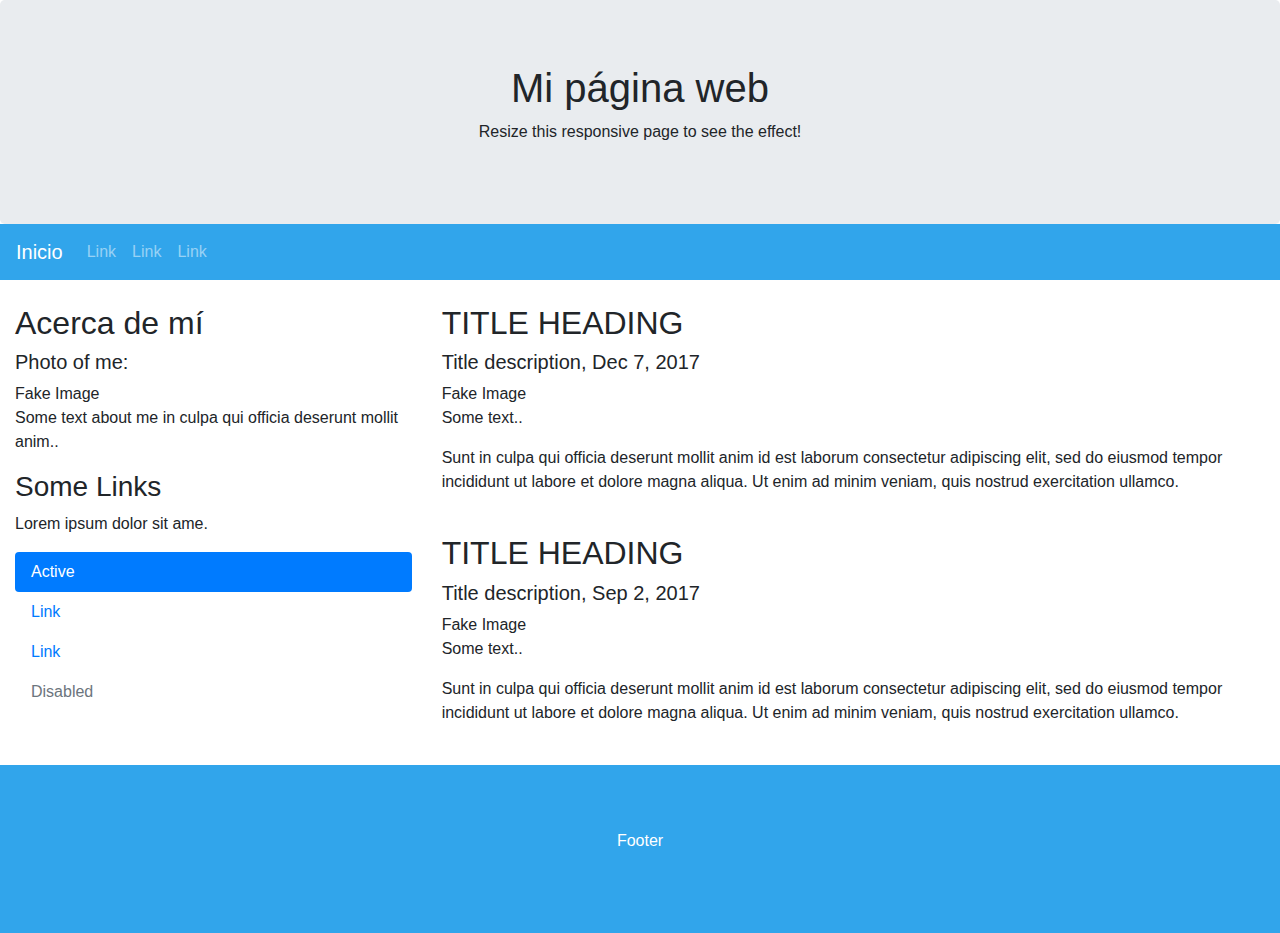
==== index.html @ 5977714c "Primer commit-inicio" ====
<!DOCTYPE html>
<html lang="en">

<head>
    <meta charset="UTF-8">
    <meta name="viewport" content="width=device-width, initial-scale=1.0">
    <title>Previo Web</title>
    <!-- Implementación de Bootstrap -->
    <!-- Latest compiled and minified CSS -->
    <link rel="stylesheet" href="https://maxcdn.bootstrapcdn.com/bootstrap/4.5.2/css/bootstrap.min.css">
    <!-- jQuery library -->
    <script src="https://ajax.googleapis.com/ajax/libs/jquery/3.5.1/jquery.min.js"></script>
    <!-- Popper JS -->
    <script src="https://cdnjs.cloudflare.com/ajax/libs/popper.js/1.16.0/umd/popper.min.js"></script>
    <!-- Latest compiled JavaScript -->
    <script src="https://maxcdn.bootstrapcdn.com/bootstrap/4.5.2/js/bootstrap.min.js"></script>
    <link rel="stylesheet" href="https://maxcdn.bootstrapcdn.com/bootstrap/4.5.2/css/bootstrap.min.css">
    <!-- Implenetar css personalizados -->
    <link rel="stylesheet" href="css/index.css">
    <link rel="stylesheet" href="css/navbar.css">
    <link rel="stylesheet" href="css/footer.css">
</head>

<body>
    <div class="jumbotron text-center" style="margin-bottom:0">
        <h1>Mi página web</h1>
        <p>Resize this responsive page to see the effect!</p>
    </div>
    <!-- Navegador -->
    <nav class="navbar navbar-expand-sm navbar-dark mynavbar">
        <a class="navbar-brand" href="#">Inicio</a>
        <button class="navbar-toggler" type="button" data-toggle="collapse" data-target="#collapsibleNavbar">
            <span class="navbar-toggler-icon"></span>
        </button>
        <div class="collapse navbar-collapse" id="collapsibleNavbar">
            <ul class="navbar-nav">
                <li class="nav-item">
                    <a class="nav-link" href="#">Link</a>
                </li>
                <li class="nav-item">
                    <a class="nav-link" href="#">Link</a>
                </li>
                <li class="nav-item">
                    <a class="nav-link" href="#">Link</a>
                </li>
            </ul>
        </div>
    </nav>
    <!-- Contenido -->
    <div class="container-fluid" id="content-body">
        <div class="row my-4">
            <div class="col-sm-4">
                <h2>Acerca de mí</h2>
                <h5>Photo of me:</h5>
                <div class="fakeimg">Fake Image</div>
                <p>Some text about me in culpa qui officia deserunt mollit anim..</p>
                <h3>Some Links</h3>
                <p>Lorem ipsum dolor sit ame.</p>
                <ul class="nav nav-pills flex-column">
                    <li class="nav-item">
                        <a class="nav-link active" href="#">Active</a>
                    </li>
                    <li class="nav-item">
                        <a class="nav-link" href="#">Link</a>
                    </li>
                    <li class="nav-item">
                        <a class="nav-link" href="#">Link</a>
                    </li>
                    <li class="nav-item">
                        <a class="nav-link disabled" href="#">Disabled</a>
                    </li>
                </ul>
                <hr class="d-sm-none">
            </div>
            <div class="col-sm-8">
                <h2>TITLE HEADING</h2>
                <h5>Title description, Dec 7, 2017</h5>
                <div class="fakeimg">Fake Image</div>
                <p>Some text..</p>
                <p>Sunt in culpa qui officia deserunt mollit anim id est laborum consectetur adipiscing elit, sed do
                    eiusmod tempor incididunt ut labore et dolore magna aliqua. Ut enim ad minim veniam, quis nostrud
                    exercitation ullamco.</p>
                <br>
                <h2>TITLE HEADING</h2>
                <h5>Title description, Sep 2, 2017</h5>
                <div class="fakeimg">Fake Image</div>
                <p>Some text..</p>
                <p>Sunt in culpa qui officia deserunt mollit anim id est laborum consectetur adipiscing elit, sed do
                    eiusmod tempor incididunt ut labore et dolore magna aliqua. Ut enim ad minim veniam, quis nostrud
                    exercitation ullamco.</p>
            </div>
        </div>
    </div>
    <!-- Pie de página -->
    <div class="jumbotron jumbotron-fluid myfooter text-center text-white" style="margin-bottom:0">
        <p>Footer</p>
    </div>
</body>

</html>
---- css/index.css ----
/* #content-body {
} */
---- css/navbar.css ----
.mynavbar{
    background-color: #31A5EB;
}
---- css/footer.css ----
.myfooter{
    background-color: #31A5EB;
}
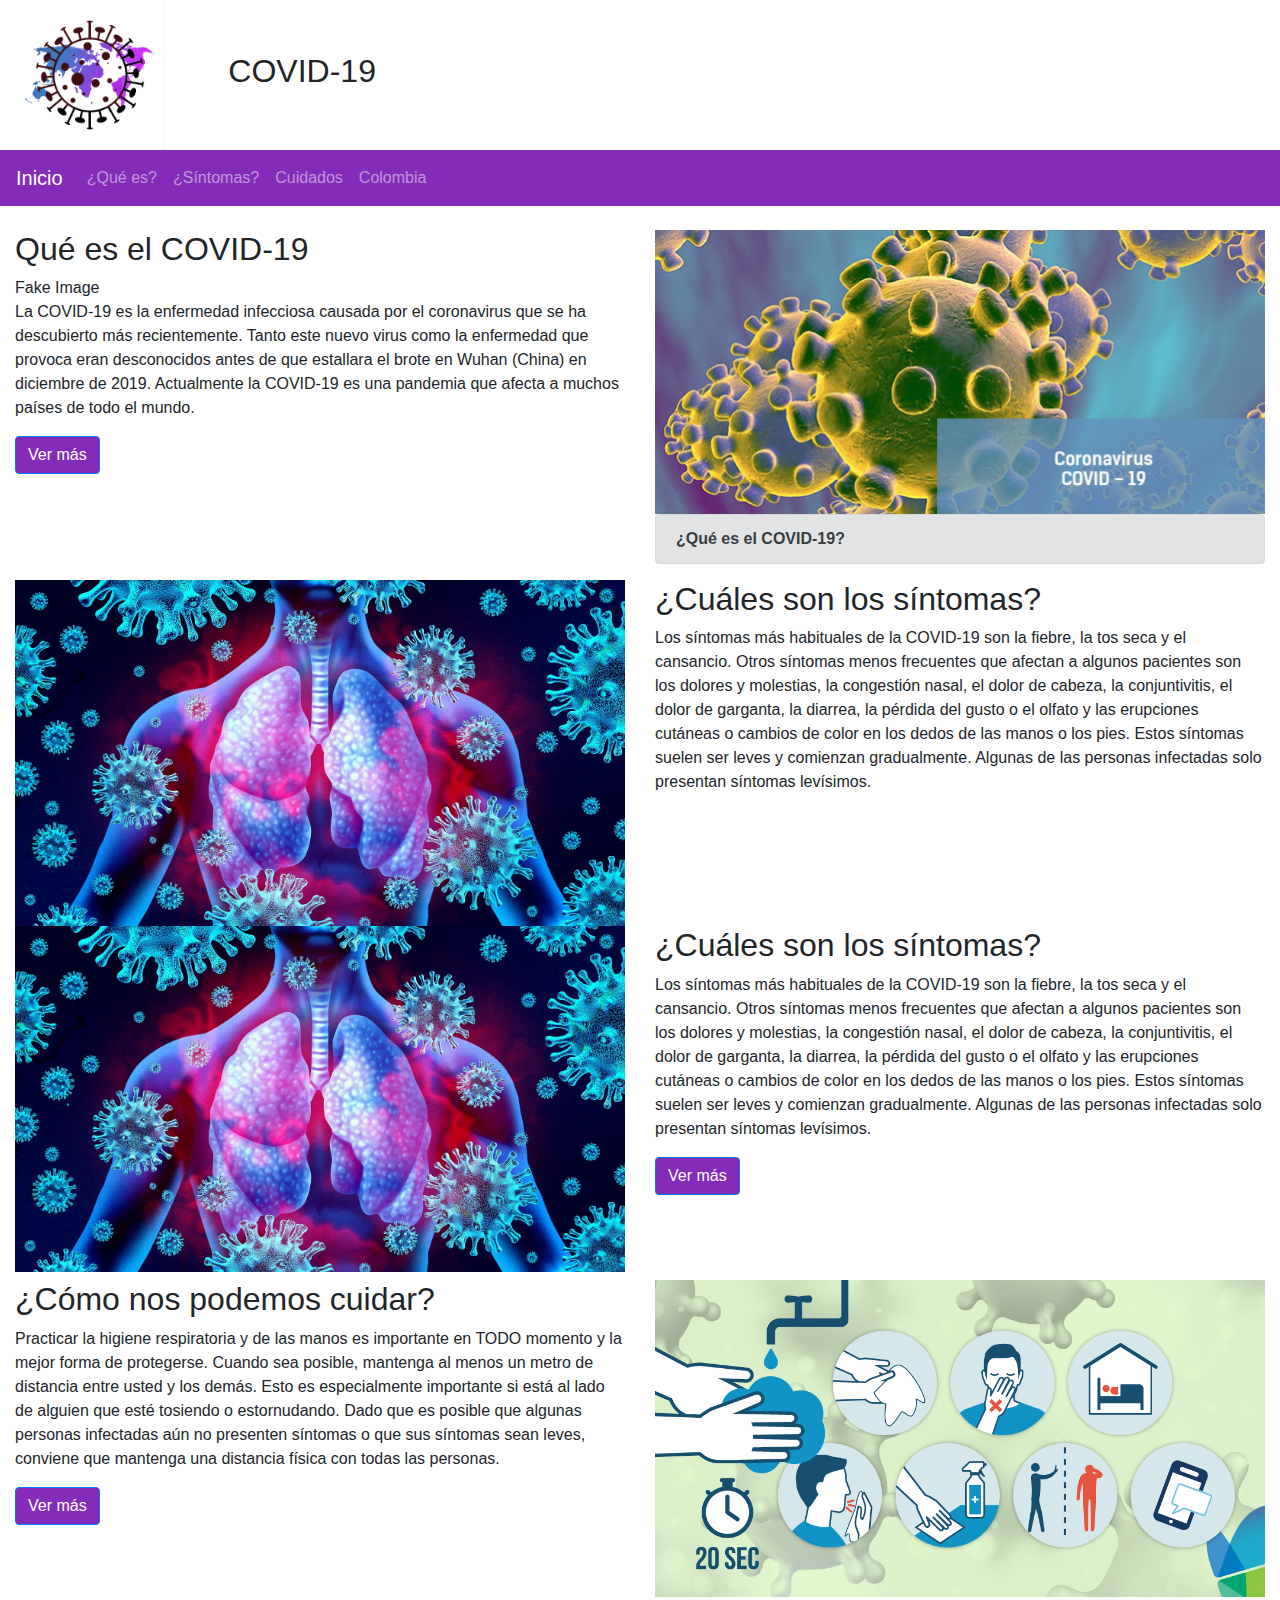
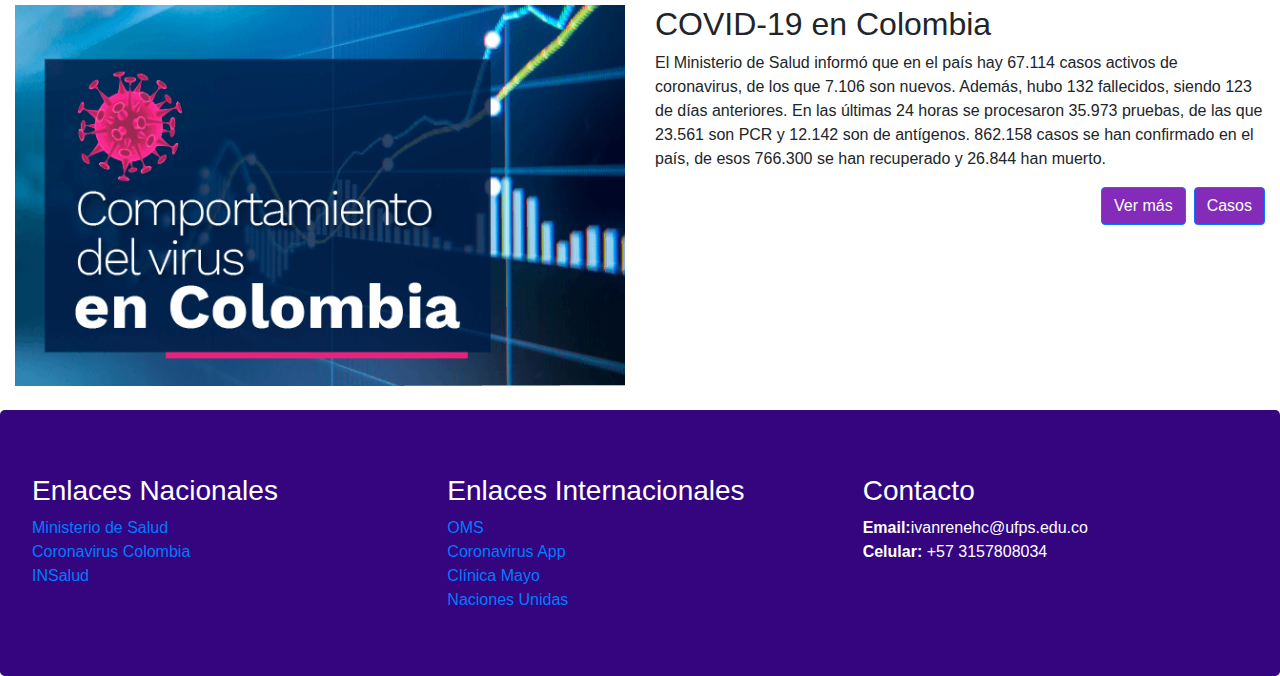
==== commit 87b2e962: "Segundo commit" ====
--- a/index.html
+++ b/index.html
@@ -22,9 +22,16 @@
 </head>
 
 <body>
-    <div class="jumbotron text-center" style="margin-bottom:0">
-        <h1>Mi página web</h1>
-        <p>Resize this responsive page to see the effect!</p>
+    <div class="container-fluid" style="margin-bottom:0">
+        <div class="row justify-content-center align-items-center minh-100">
+            <div class="col-12 col-sm-2 col-md-2 mx-0">
+                <img class="img-fluid" src="images/logo.png" width="150px" alt="Chania">
+            </div>
+            <div class="col-12 col-sm-10 col-md-10 my-0">
+                <h2>COVID-19</h2>
+            </div>
+        </div>
+
     </div>
     <!-- Navegador -->
     <nav class="navbar navbar-expand-sm navbar-dark mynavbar">
@@ -35,65 +42,149 @@
         <div class="collapse navbar-collapse" id="collapsibleNavbar">
             <ul class="navbar-nav">
                 <li class="nav-item">
-                    <a class="nav-link" href="#">Link</a>
+                    <a class="nav-link" href="#">¿Qué es?</a>
                 </li>
                 <li class="nav-item">
-                    <a class="nav-link" href="#">Link</a>
+                    <a class="nav-link" href="#">¿Síntomas?</a>
                 </li>
                 <li class="nav-item">
-                    <a class="nav-link" href="#">Link</a>
+                    <a class="nav-link" href="#">Cuidados</a>
+                </li>
+                <li class="nav-item">
+                    <a class="nav-link" href="#">Colombia</a>
                 </li>
             </ul>
         </div>
     </nav>
     <!-- Contenido -->
-    <div class="container-fluid" id="content-body">
-        <div class="row my-4">
-            <div class="col-sm-4">
-                <h2>Acerca de mí</h2>
-                <h5>Photo of me:</h5>
+    <div class="container-fluid my-4" id="content-body">
+        <div class="row my-0">
+            <div class="col-sm-6">
+                <h2>Qué es el COVID-19</h2>
                 <div class="fakeimg">Fake Image</div>
-                <p>Some text about me in culpa qui officia deserunt mollit anim..</p>
-                <h3>Some Links</h3>
-                <p>Lorem ipsum dolor sit ame.</p>
-                <ul class="nav nav-pills flex-column">
-                    <li class="nav-item">
-                        <a class="nav-link active" href="#">Active</a>
-                    </li>
-                    <li class="nav-item">
-                        <a class="nav-link" href="#">Link</a>
-                    </li>
-                    <li class="nav-item">
-                        <a class="nav-link" href="#">Link</a>
-                    </li>
-                    <li class="nav-item">
-                        <a class="nav-link disabled" href="#">Disabled</a>
-                    </li>
-                </ul>
+                <p>La COVID-19 es la enfermedad infecciosa causada por el
+                    coronavirus que se ha descubierto más recientemente. Tanto
+                    este nuevo virus como la enfermedad que provoca eran
+                    desconocidos antes de que estallara el brote en Wuhan (China)
+                    en diciembre de 2019. Actualmente la COVID-19 es una
+                    pandemia que afecta a muchos países de todo el mundo.</p>
+                <a href="" class="btn btn-primary btn-button1">Ver más</a>
                 <hr class="d-sm-none">
             </div>
-            <div class="col-sm-8">
-                <h2>TITLE HEADING</h2>
-                <h5>Title description, Dec 7, 2017</h5>
-                <div class="fakeimg">Fake Image</div>
-                <p>Some text..</p>
-                <p>Sunt in culpa qui officia deserunt mollit anim id est laborum consectetur adipiscing elit, sed do
-                    eiusmod tempor incididunt ut labore et dolore magna aliqua. Ut enim ad minim veniam, quis nostrud
-                    exercitation ullamco.</p>
-                <br>
-                <h2>TITLE HEADING</h2>
-                <h5>Title description, Sep 2, 2017</h5>
-                <div class="fakeimg">Fake Image</div>
-                <p>Some text..</p>
-                <p>Sunt in culpa qui officia deserunt mollit anim id est laborum consectetur adipiscing elit, sed do
-                    eiusmod tempor incididunt ut labore et dolore magna aliqua. Ut enim ad minim veniam, quis nostrud
-                    exercitation ullamco.</p>
+            <div class="col-sm-6">
+                <img class="img-fluid" src="images/imagen1.jpg" alt="Chania">
+                <div class="alert alert-secondary">
+                    <strong>¿Qué es el COVID-19?</strong>
+                </div>
+            </div>
+        </div>
+        <div class="row my-0">
+            <div class="col-sm-6">
+                <img class="img-fluid" src="images/imagen2.jpeg" alt="Chania">
+                <hr class="d-sm-none">
+            </div>
+            <div class="col-sm-6">
+                <h2>¿Cuáles son los síntomas?</h2>
+                <p>Los síntomas más habituales de la COVID-19 son la fiebre, la tos
+                    seca y el cansancio. Otros síntomas menos frecuentes que
+                    afectan a algunos pacientes son los dolores y molestias, la
+                    congestión nasal, el dolor de cabeza, la conjuntivitis, el dolor de
+                    garganta, la diarrea, la pérdida del gusto o el olfato y las
+                    erupciones cutáneas o cambios de color en los dedos de las
+                    manos o los pies. Estos síntomas suelen ser leves y comienzan
+                    gradualmente. Algunas de las personas infectadas solo
+                    presentan síntomas levísimos.
+                </p>
+            </div>
+        </div>
+        <div class="row my-0">
+            <div class="col-sm-6">
+                <img class="img-fluid" src="images/imagen2.jpeg" alt="Chania">
+                <hr class="d-sm-none">
+            </div>
+            <div class="col-sm-6">
+                <h2>¿Cuáles son los síntomas?</h2>
+                <p>Los síntomas más habituales de la COVID-19 son la fiebre, la tos
+                    seca y el cansancio. Otros síntomas menos frecuentes que
+                    afectan a algunos pacientes son los dolores y molestias, la
+                    congestión nasal, el dolor de cabeza, la conjuntivitis, el dolor de
+                    garganta, la diarrea, la pérdida del gusto o el olfato y las
+                    erupciones cutáneas o cambios de color en los dedos de las
+                    manos o los pies. Estos síntomas suelen ser leves y comienzan
+                    gradualmente. Algunas de las personas infectadas solo
+                    presentan síntomas levísimos.
+                </p>
+                <a href="" class="btn btn-primary btn-button1">Ver más</a>
+            </div>
+        </div>
+        <div class="row mt-2">
+            <div class="col-sm-6">
+                <h2>¿Cómo nos podemos cuidar?</h2>
+                <p>Practicar la higiene respiratoria y de las manos es importante
+                    en TODO momento y la mejor forma de protegerse.
+                    Cuando sea posible, mantenga al menos un metro de distancia
+                    entre usted y los demás. Esto es especialmente importante si
+                    está al lado de alguien que esté tosiendo o estornudando.
+                    Dado que es posible que algunas personas infectadas aún no
+                    presenten síntomas o que sus síntomas sean leves, conviene
+                    que mantenga una distancia física con todas las personas.
+                </p>
+                <a href="" class="btn btn-primary btn-button1">Ver más</a>
+
+                <hr class="d-sm-none">
+            </div>
+            <div class="col-sm-6">
+                <img class="img-fluid" src="images/imagen3.jpg" alt="Chania">
+            </div>
+        </div>
+        <div class="row mt-2">
+            <div class="col-sm-6">
+                <img class="img-fluid" src="images/imagen4.png" alt="Chania">
+                <hr class="d-sm-none">
+            </div>
+            <div class="col-sm-6">
+                <h2>COVID-19 en Colombia</h2>
+                <p>El Ministerio de Salud informó que en el país hay 67.114 casos
+                    activos de coronavirus, de los que 7.106 son nuevos. Además,
+                    hubo 132 fallecidos, siendo 123 de días anteriores.
+                    En las últimas 24 horas se procesaron 35.973 pruebas, de las
+                    que 23.561 son PCR y 12.142 son de antígenos.
+                    862.158 casos se han confirmado en el país, de esos 766.300 se
+                    han recuperado y 26.844 han muerto.
+                </p>
+                <a href="" class="btn btn-primary btn-button1 float-right">Casos</a>
+                <a href="" class="btn btn-primary btn-button1 float-right mx-2">Ver más</a>
             </div>
         </div>
     </div>
     <!-- Pie de página -->
-    <div class="jumbotron jumbotron-fluid myfooter text-center text-white" style="margin-bottom:0">
-        <p>Footer</p>
+    <div class="jumbotron myfooter text-white" style="margin-bottom:0">
+        <div class="row">
+            <div class="col-12 col-sm-4">
+                <h3>Enlaces Nacionales</h3>
+                <a href="">Ministerio de Salud</a>
+                <br>
+                <a href="http://">Coronavirus Colombia</a>
+                <br>
+                <a href="http://">INSalud</a>
+            </div>
+            <div class="col-12 col-sm-4">
+                <h3>Enlaces Internacionales</h3>
+                <a href="">OMS</a>
+                <br>
+                <a href="http://">Coronavirus App</a>
+                <br>
+                <a href="http://">Clínica Mayo</a>
+                <br>
+                <a href="http://">Naciones Unidas</a>
+            </div>
+            <div class="col-12 col-sm-4">
+                <h3>Contacto</h3>
+                <strong>Email:</strong>ivanrenehc@ufps.edu.co 
+                <br>
+                <strong>Celular: </strong>+57 3157808034
+            </div>
+        </div>
     </div>
 </body>
 
--- a/css/index.css
+++ b/css/index.css
@@ -1,2 +1,6 @@
 /* #content-body {
-} */+} */
+.btn-button1{
+    background-color: #842BB9;
+    color: white;
+}--- a/css/navbar.css
+++ b/css/navbar.css
@@ -1,3 +1,3 @@
 .mynavbar{
-    background-color: #31A5EB;
+    background-color: #842BB9;
 }--- a/css/footer.css
+++ b/css/footer.css
@@ -1,3 +1,3 @@
 .myfooter{
-    background-color: #31A5EB;
+    background-color: #34057F;
 }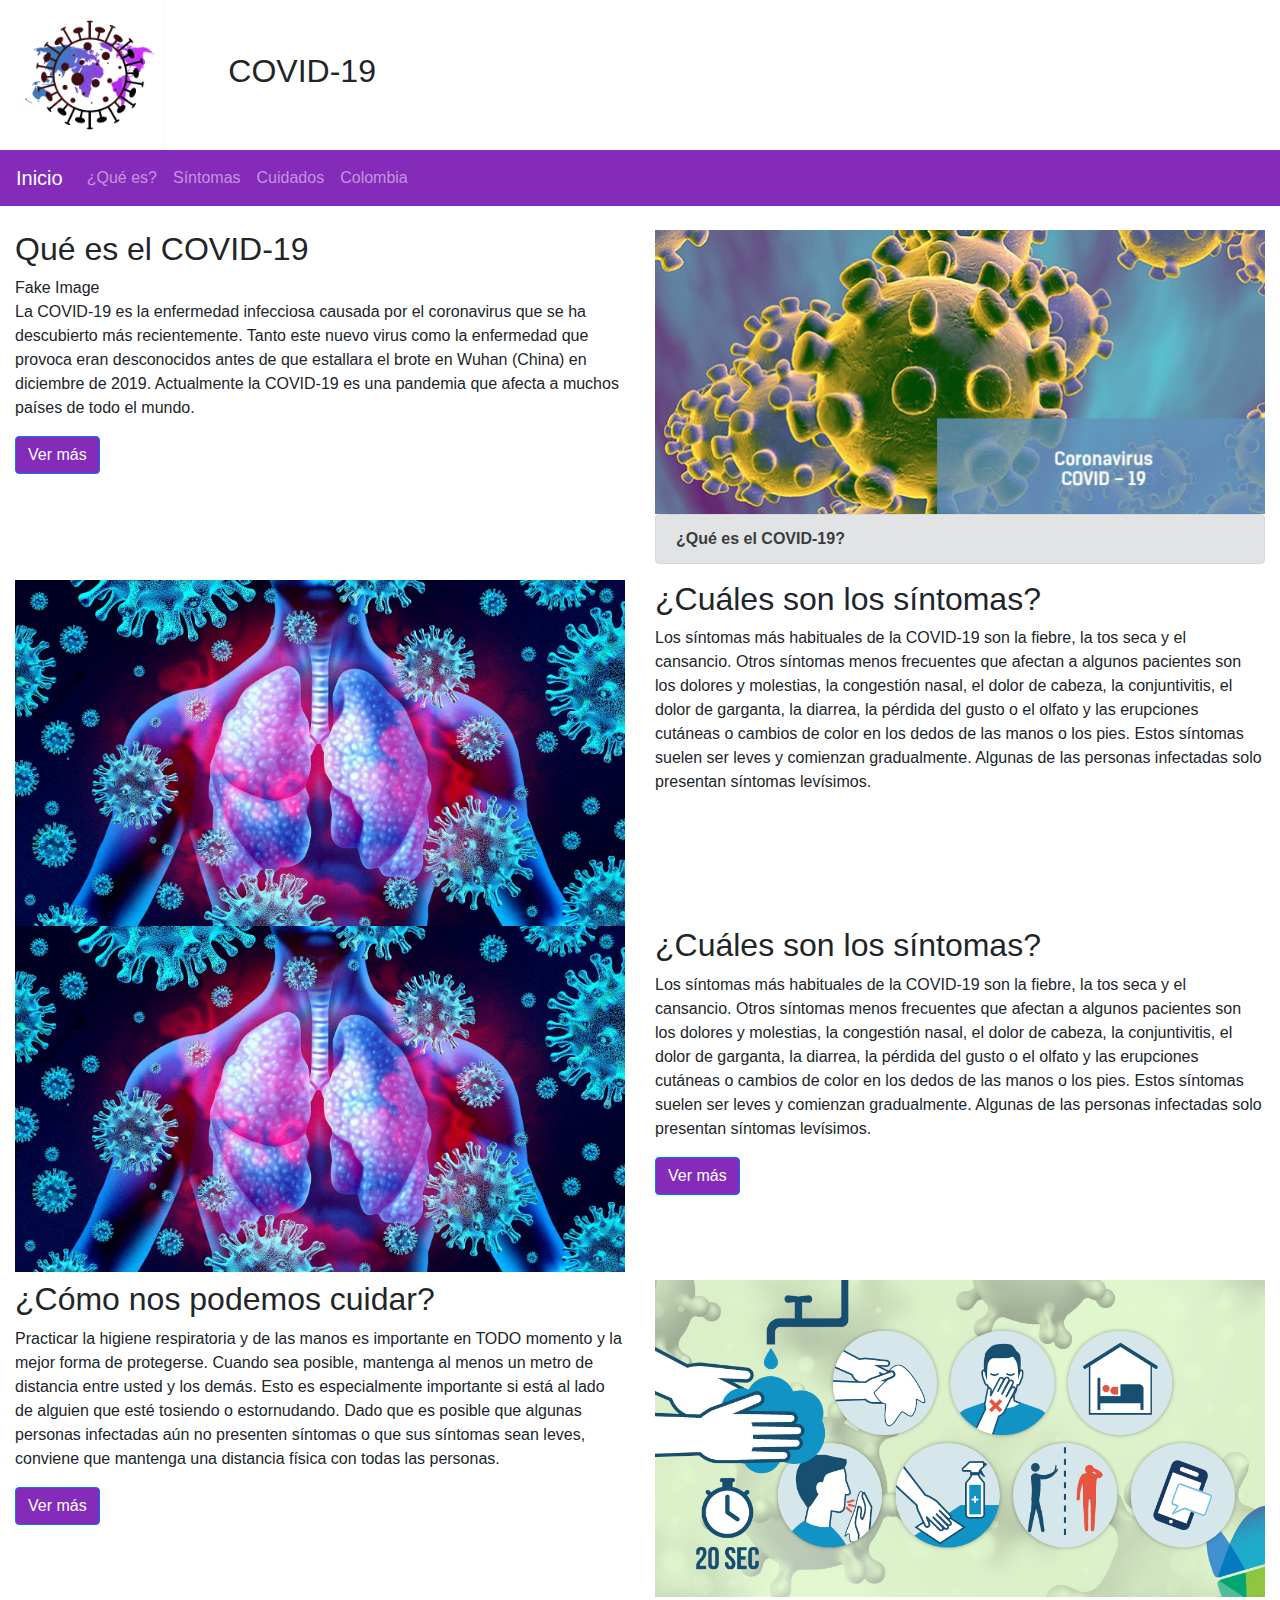
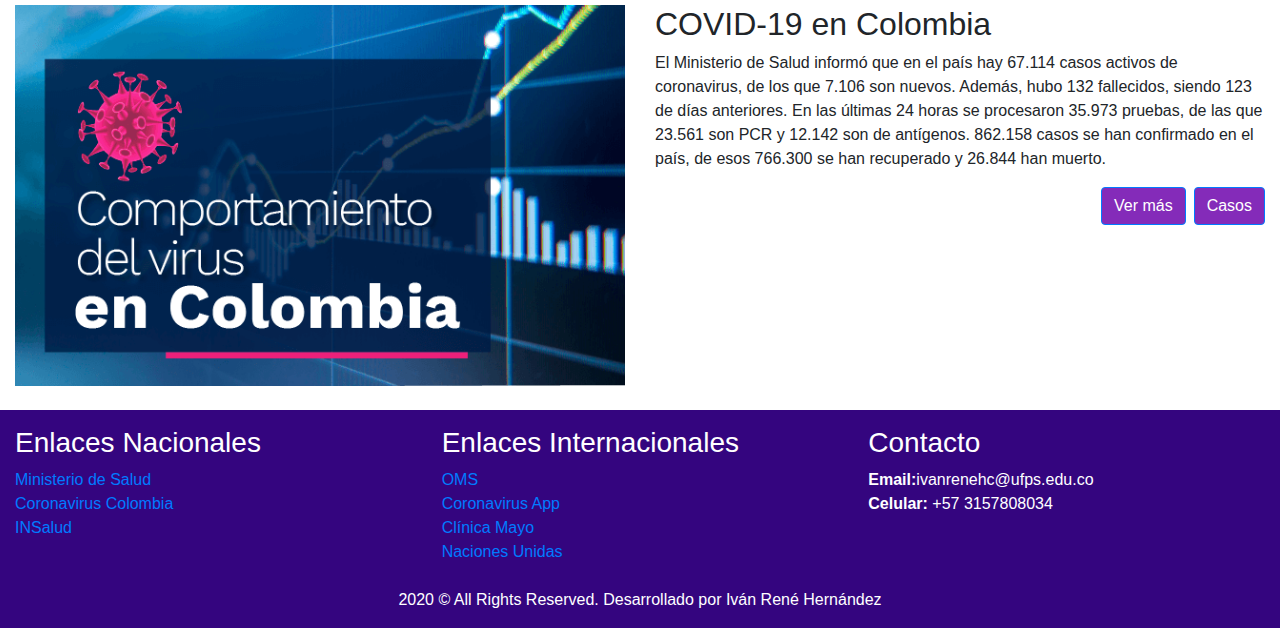
==== commit 0bee4661: "Terminado pagina de sintomas y cuidados" ====
--- a/index.html
+++ b/index.html
@@ -35,29 +35,29 @@
     </div>
     <!-- Navegador -->
     <nav class="navbar navbar-expand-sm navbar-dark mynavbar">
-        <a class="navbar-brand" href="#">Inicio</a>
+        <a class="navbar-brand" href="index.html">Inicio</a>
         <button class="navbar-toggler" type="button" data-toggle="collapse" data-target="#collapsibleNavbar">
             <span class="navbar-toggler-icon"></span>
         </button>
         <div class="collapse navbar-collapse" id="collapsibleNavbar">
             <ul class="navbar-nav">
                 <li class="nav-item">
-                    <a class="nav-link" href="#">¿Qué es?</a>
+                    <a class="nav-link" href="pages/coronavirus.html">¿Qué es?</a>
                 </li>
                 <li class="nav-item">
-                    <a class="nav-link" href="#">¿Síntomas?</a>
+                    <a class="nav-link" href="pages/sintomas.html">Síntomas</a>
                 </li>
                 <li class="nav-item">
-                    <a class="nav-link" href="#">Cuidados</a>
+                    <a class="nav-link" href="pages/sintomas.html">Cuidados</a>
                 </li>
                 <li class="nav-item">
-                    <a class="nav-link" href="#">Colombia</a>
+                    <a class="nav-link" href="pages/casos.html">Colombia</a>
                 </li>
             </ul>
         </div>
     </nav>
     <!-- Contenido -->
-    <div class="container-fluid my-4" id="content-body">
+    <div class="container-fluid my-4">
         <div class="row my-0">
             <div class="col-sm-6">
                 <h2>Qué es el COVID-19</h2>
@@ -158,31 +158,39 @@
         </div>
     </div>
     <!-- Pie de página -->
-    <div class="jumbotron myfooter text-white" style="margin-bottom:0">
+    <div class="container-fluid py-3 myfooter text-white" style="margin-bottom:0">
         <div class="row">
             <div class="col-12 col-sm-4">
                 <h3>Enlaces Nacionales</h3>
-                <a href="">Ministerio de Salud</a>
+                <a href="https://www.minsalud.gov.co/salud/publica/PET/Paginas/Covid-19_copia.aspx">Ministerio de
+                    Salud</a>
                 <br>
-                <a href="http://">Coronavirus Colombia</a>
+                <a href="https://coronaviruscolombia.gov.co/Covid19/index.html">Coronavirus Colombia</a>
                 <br>
-                <a href="http://">INSalud</a>
+                <a href="https://www.ins.gov.co/Noticias/paginas/coronavirus.aspx">INSalud</a>
             </div>
             <div class="col-12 col-sm-4">
                 <h3>Enlaces Internacionales</h3>
-                <a href="">OMS</a>
+                <a
+                    href="https://www.who.int/es/emergencies/diseases/novel-coronavirus-2019/advice-for-public/q-a-coronaviruses">OMS</a>
                 <br>
-                <a href="http://">Coronavirus App</a>
+                <a href="https://coronavirus.app/map">Coronavirus App</a>
                 <br>
-                <a href="http://">Clínica Mayo</a>
+                <a href="https://www.mayoclinic.org/es-es/diseases-conditions/coronavirus/symptoms-causes/syc-20479963">Clínica
+                    Mayo</a>
                 <br>
-                <a href="http://">Naciones Unidas</a>
+                <a href="https://www.un.org/es/coronavirus">Naciones Unidas</a>
             </div>
             <div class="col-12 col-sm-4">
                 <h3>Contacto</h3>
-                <strong>Email:</strong>ivanrenehc@ufps.edu.co 
+                <strong>Email:</strong>ivanrenehc@ufps.edu.co
                 <br>
                 <strong>Celular: </strong>+57 3157808034
+            </div>
+        </div>
+        <div class="row mt-4">
+            <div class="col-12 text-center">
+                2020 © All Rights Reserved. Desarrollado por Iván René Hernández
             </div>
         </div>
     </div>
--- a/css/index.css
+++ b/css/index.css
@@ -1,5 +1,6 @@
-/* #content-body {
-} */
+#content-body {
+    height: calc(100vh);
+}
 .btn-button1{
     background-color: #842BB9;
     color: white;
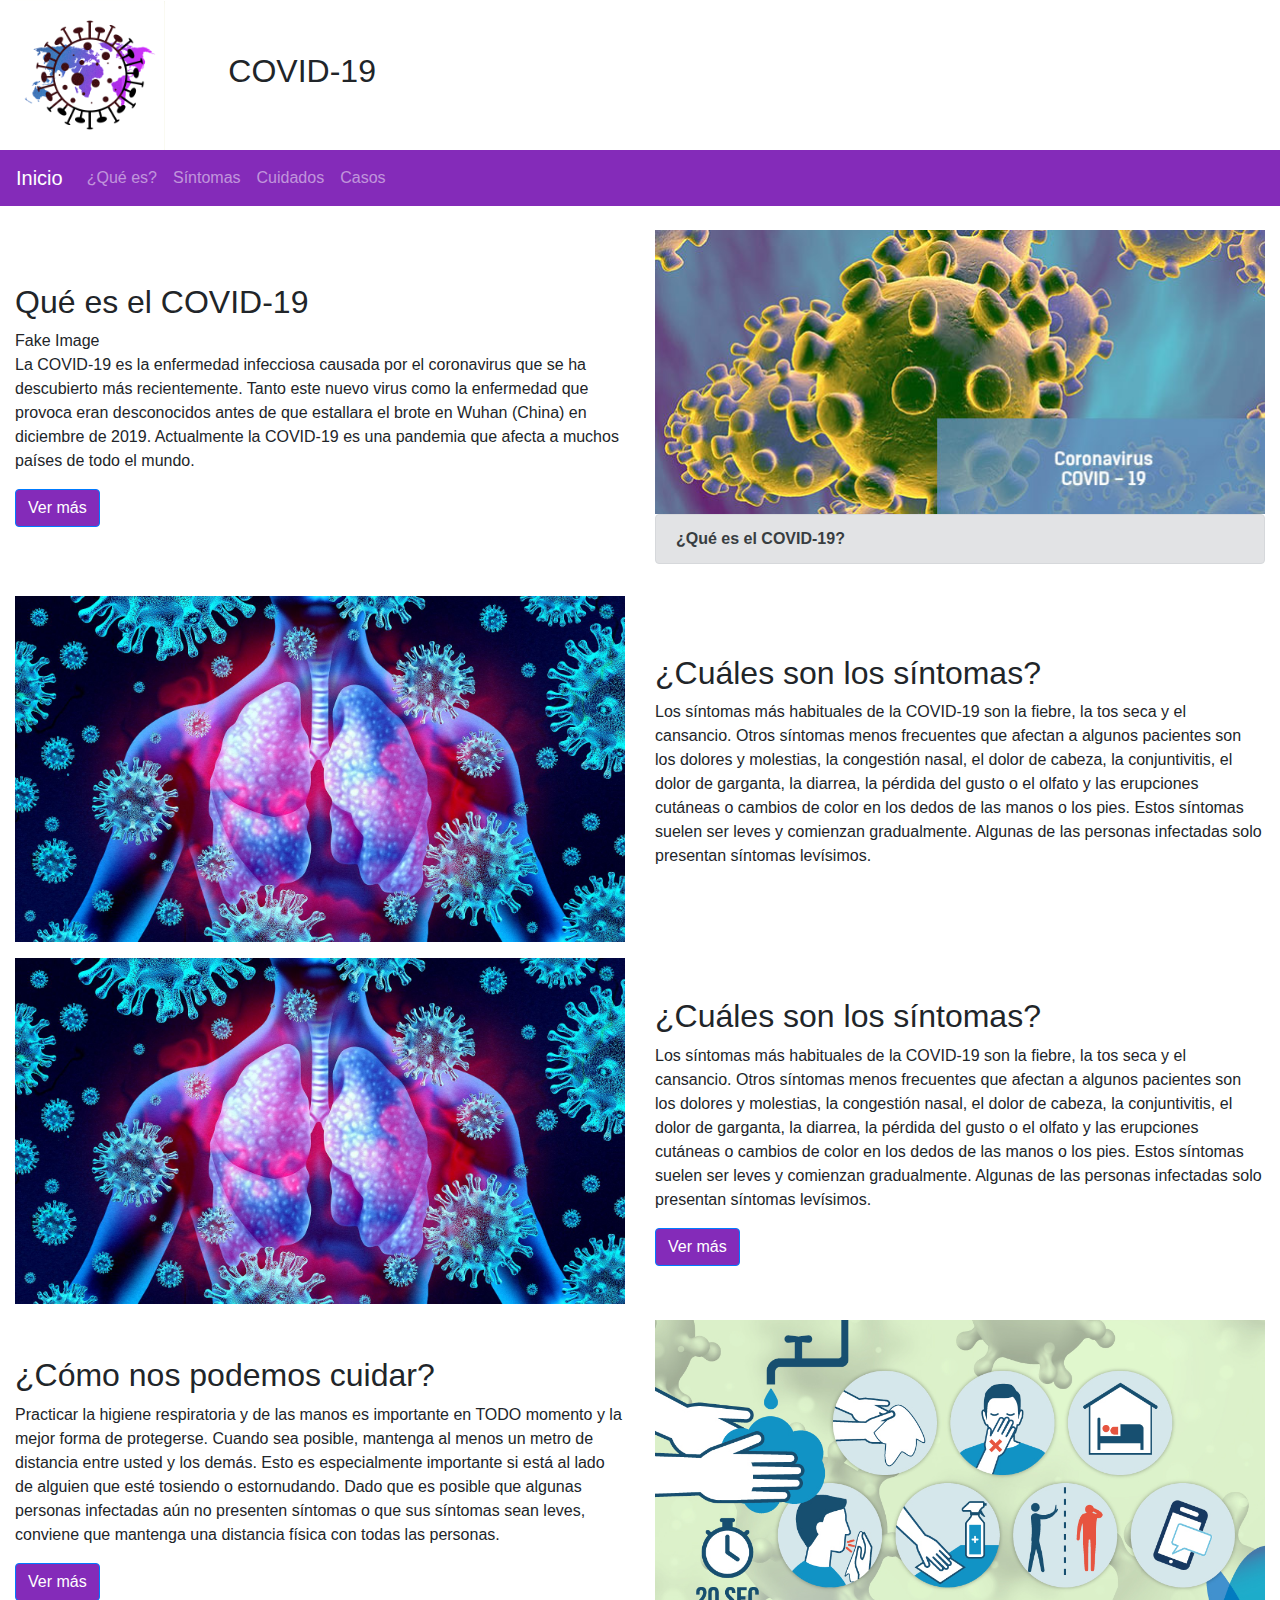
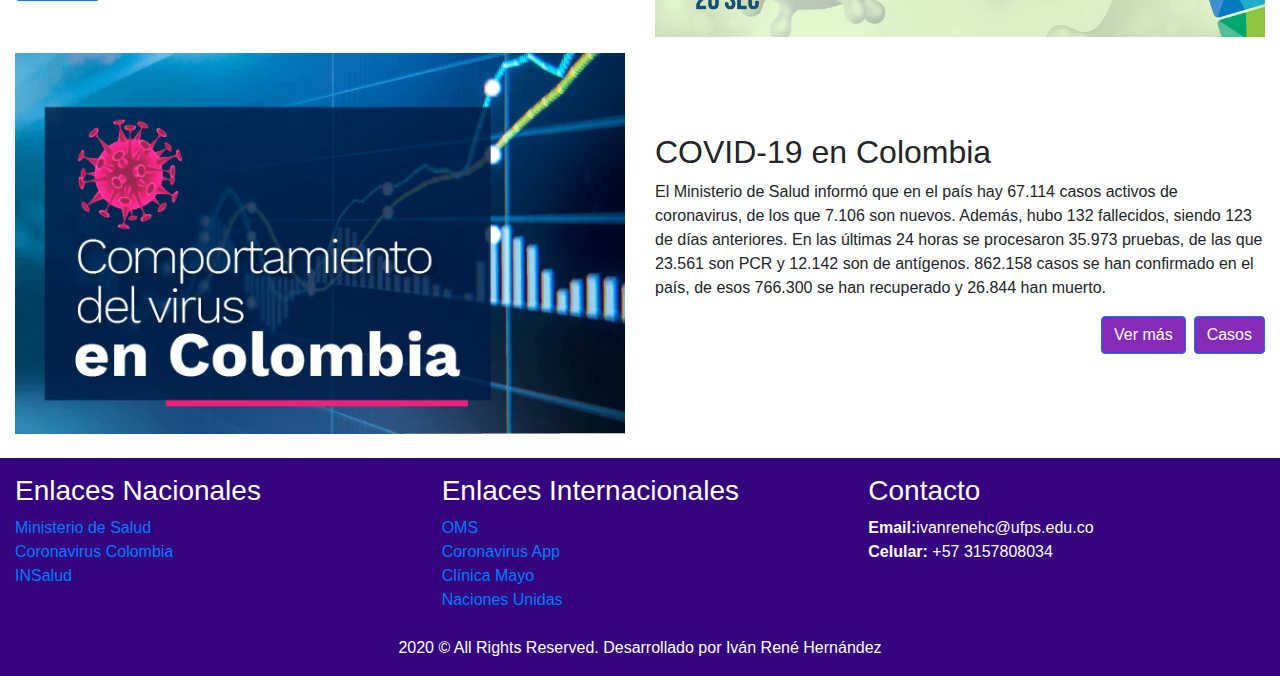
==== commit 16325ce7: "Commit final todo terminado y los datos en json leidos" ====
--- a/index.html
+++ b/index.html
@@ -51,14 +51,14 @@
                     <a class="nav-link" href="pages/sintomas.html">Cuidados</a>
                 </li>
                 <li class="nav-item">
-                    <a class="nav-link" href="pages/casos.html">Colombia</a>
+                    <a class="nav-link" href="pages/casos.html">Casos</a>
                 </li>
             </ul>
         </div>
     </nav>
     <!-- Contenido -->
     <div class="container-fluid my-4">
-        <div class="row my-0">
+        <div class="row my-3 justify-content-center align-items-center">
             <div class="col-sm-6">
                 <h2>Qué es el COVID-19</h2>
                 <div class="fakeimg">Fake Image</div>
@@ -78,7 +78,7 @@
                 </div>
             </div>
         </div>
-        <div class="row my-0">
+        <div class="row my-3 justify-content-center align-items-center">
             <div class="col-sm-6">
                 <img class="img-fluid" src="images/imagen2.jpeg" alt="Chania">
                 <hr class="d-sm-none">
@@ -97,7 +97,7 @@
                 </p>
             </div>
         </div>
-        <div class="row my-0">
+        <div class="row my-3 justify-content-center align-items-center">
             <div class="col-sm-6">
                 <img class="img-fluid" src="images/imagen2.jpeg" alt="Chania">
                 <hr class="d-sm-none">
@@ -114,10 +114,11 @@
                     gradualmente. Algunas de las personas infectadas solo
                     presentan síntomas levísimos.
                 </p>
-                <a href="" class="btn btn-primary btn-button1">Ver más</a>
-            </div>
-        </div>
-        <div class="row mt-2">
+                <a href="https://coronaviruscolombia.gov.co/Covid19/estadisticas-covid-19/comportamiento-covid-19.html"
+                    class="btn btn-primary btn-button1">Ver más</a>
+            </div>
+        </div>
+        <div class="row my-3 justify-content-center align-items-center">
             <div class="col-sm-6">
                 <h2>¿Cómo nos podemos cuidar?</h2>
                 <p>Practicar la higiene respiratoria y de las manos es importante
@@ -137,7 +138,7 @@
                 <img class="img-fluid" src="images/imagen3.jpg" alt="Chania">
             </div>
         </div>
-        <div class="row mt-2">
+        <div class="row my-3 justify-content-center align-items-center">
             <div class="col-sm-6">
                 <img class="img-fluid" src="images/imagen4.png" alt="Chania">
                 <hr class="d-sm-none">
@@ -152,8 +153,9 @@
                     862.158 casos se han confirmado en el país, de esos 766.300 se
                     han recuperado y 26.844 han muerto.
                 </p>
-                <a href="" class="btn btn-primary btn-button1 float-right">Casos</a>
-                <a href="" class="btn btn-primary btn-button1 float-right mx-2">Ver más</a>
+                <a href="pages/casos.html" class="btn btn-primary btn-button1 float-right">Casos</a>
+                <a href="https://coronaviruscolombia.gov.co/Covid19/estadisticas-covid-19/comportamiento-covid-19.html"
+                    class="btn btn-primary btn-button1 float-right mx-2">Ver más</a>
             </div>
         </div>
     </div>
--- a/css/index.css
+++ b/css/index.css
@@ -1,7 +1,17 @@
 #content-body {
     height: calc(100vh);
 }
-.btn-button1{
+
+.btn-button1 {
     background-color: #842BB9;
     color: white;
+}
+
+.mytable {
+    background-color: #842BB9;
+    color: white;
+}
+
+.mytable:hover {
+    background-color: #CD3122;
 }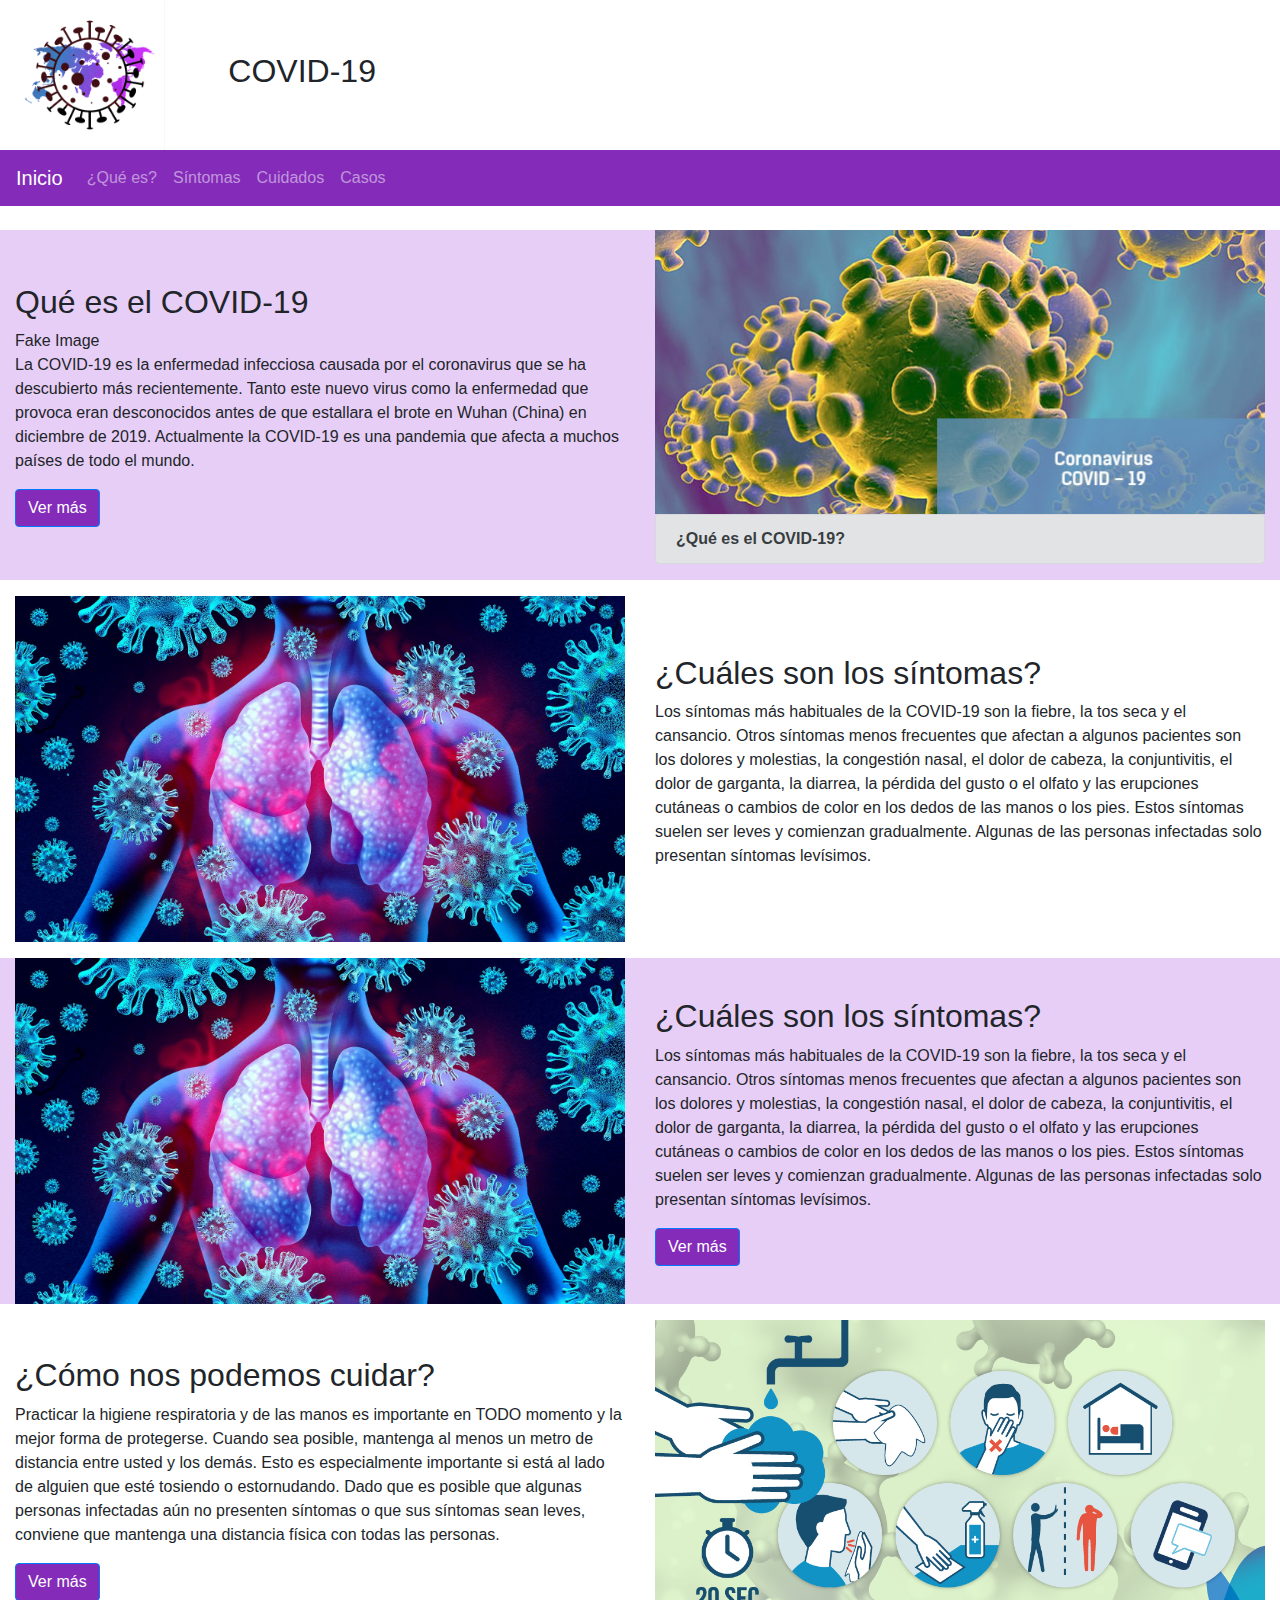
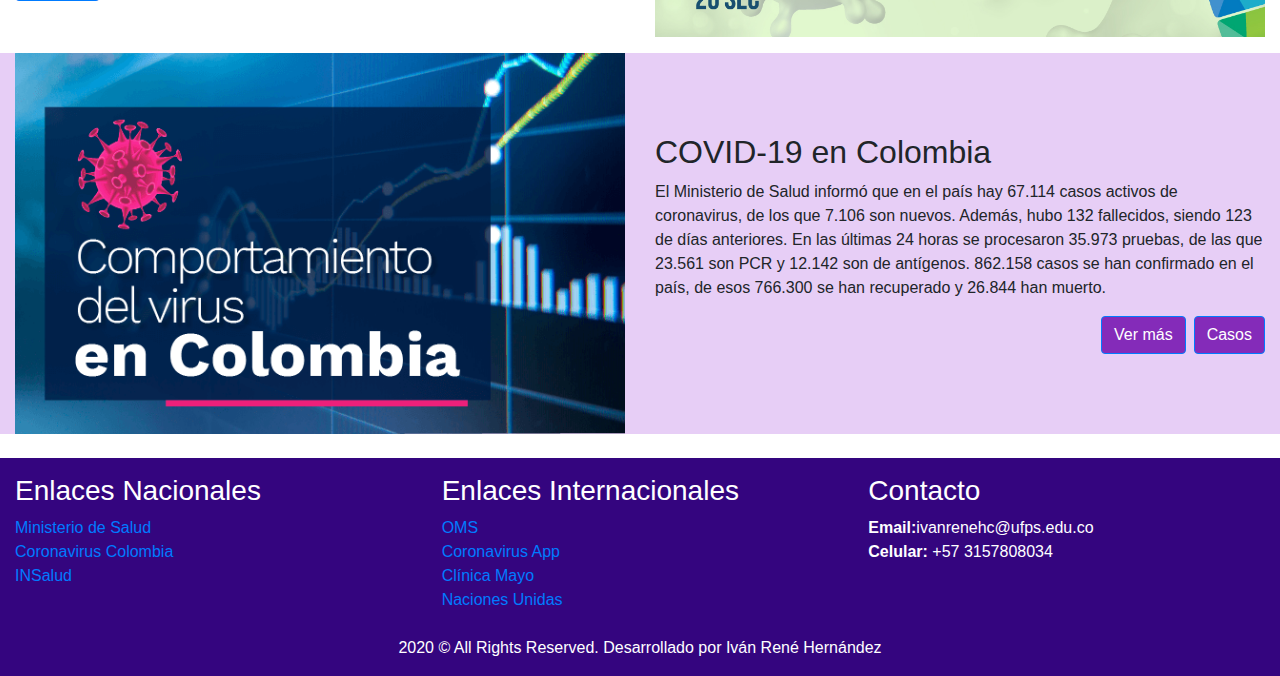
==== commit b7d0165f: "Arreglo de estilos para que sea más presentable" ====
--- a/index.html
+++ b/index.html
@@ -58,7 +58,7 @@
     </nav>
     <!-- Contenido -->
     <div class="container-fluid my-4">
-        <div class="row my-3 justify-content-center align-items-center">
+        <div class="row my-3 justify-content-center align-items-center mycard">
             <div class="col-sm-6">
                 <h2>Qué es el COVID-19</h2>
                 <div class="fakeimg">Fake Image</div>
@@ -97,7 +97,7 @@
                 </p>
             </div>
         </div>
-        <div class="row my-3 justify-content-center align-items-center">
+        <div class="row my-3 justify-content-center align-items-center mycard">
             <div class="col-sm-6">
                 <img class="img-fluid" src="images/imagen2.jpeg" alt="Chania">
                 <hr class="d-sm-none">
@@ -138,7 +138,7 @@
                 <img class="img-fluid" src="images/imagen3.jpg" alt="Chania">
             </div>
         </div>
-        <div class="row my-3 justify-content-center align-items-center">
+        <div class="row my-3 justify-content-center align-items-center mycard">
             <div class="col-sm-6">
                 <img class="img-fluid" src="images/imagen4.png" alt="Chania">
                 <hr class="d-sm-none">
--- a/css/index.css
+++ b/css/index.css
@@ -1,5 +1,9 @@
 #content-body {
     height: calc(100vh);
+}
+
+.mycard {
+    background-color: #E7CEF6;
 }
 
 .btn-button1 {
